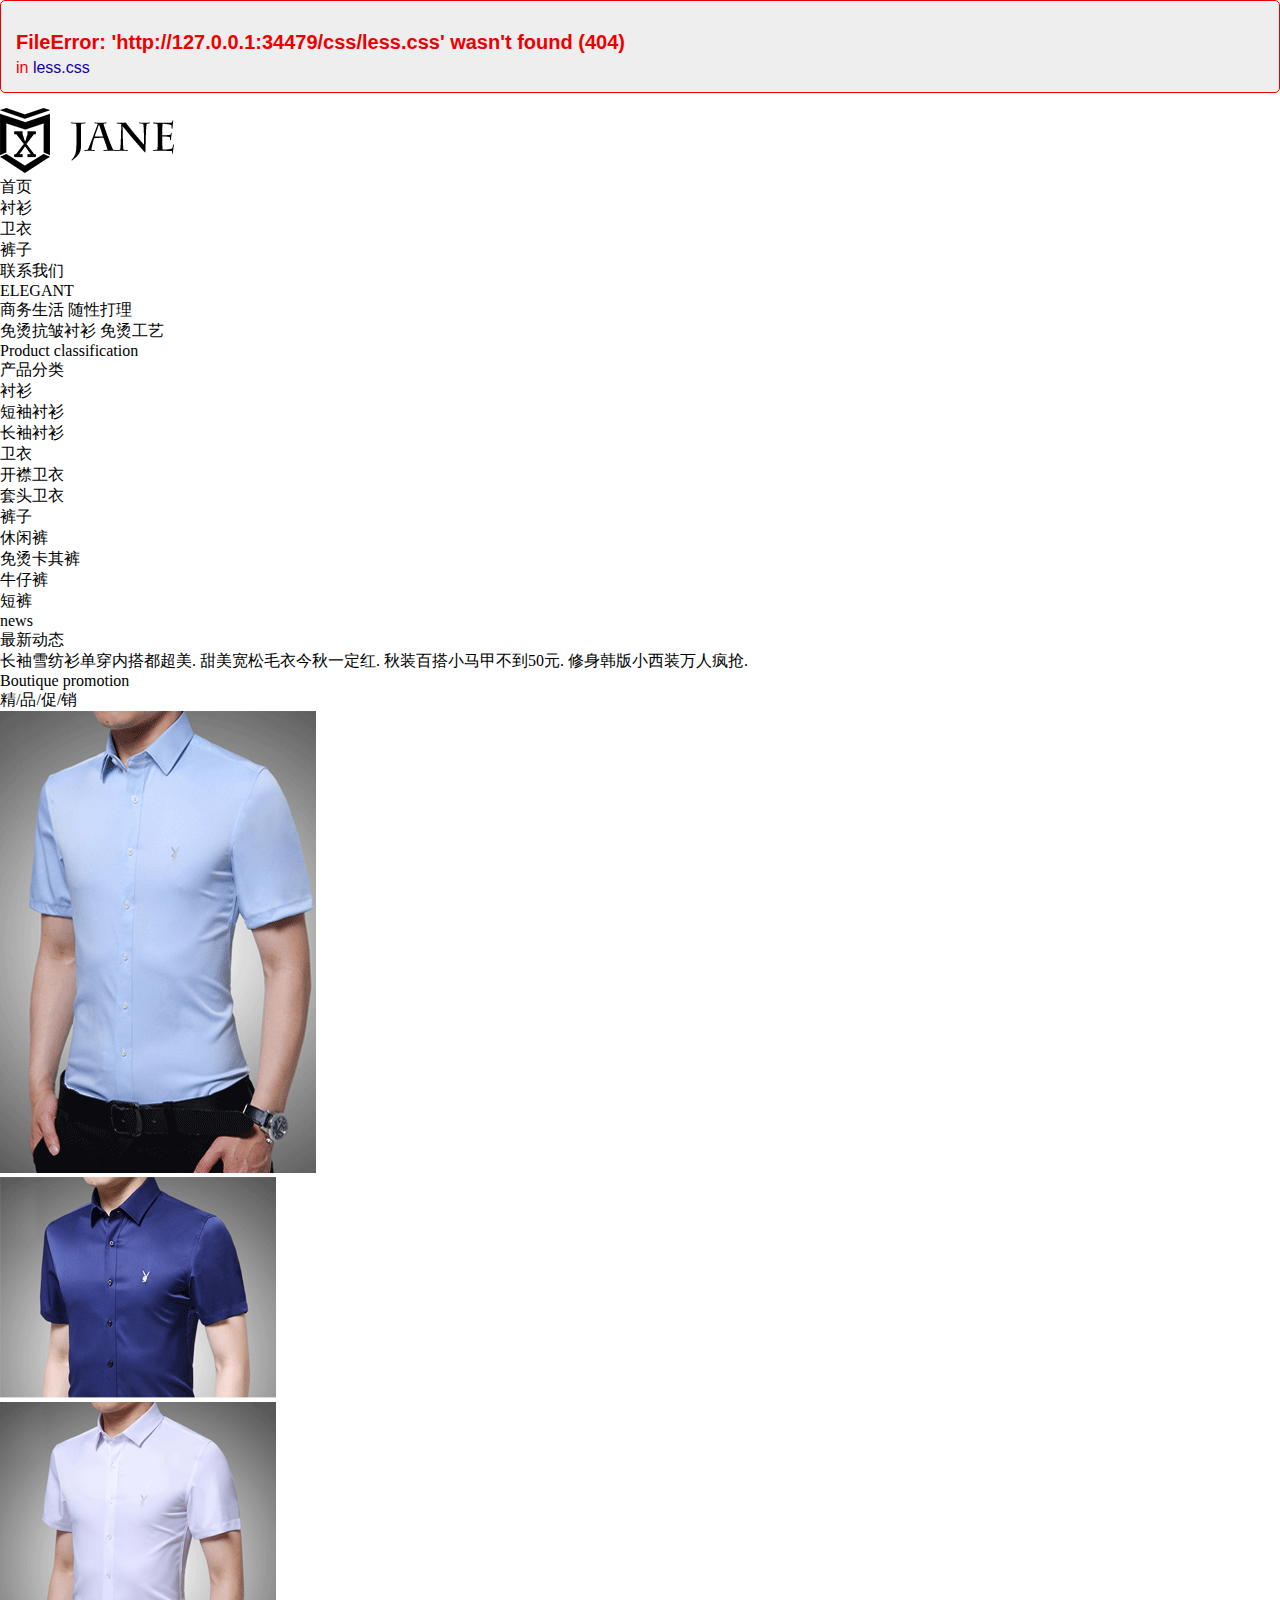
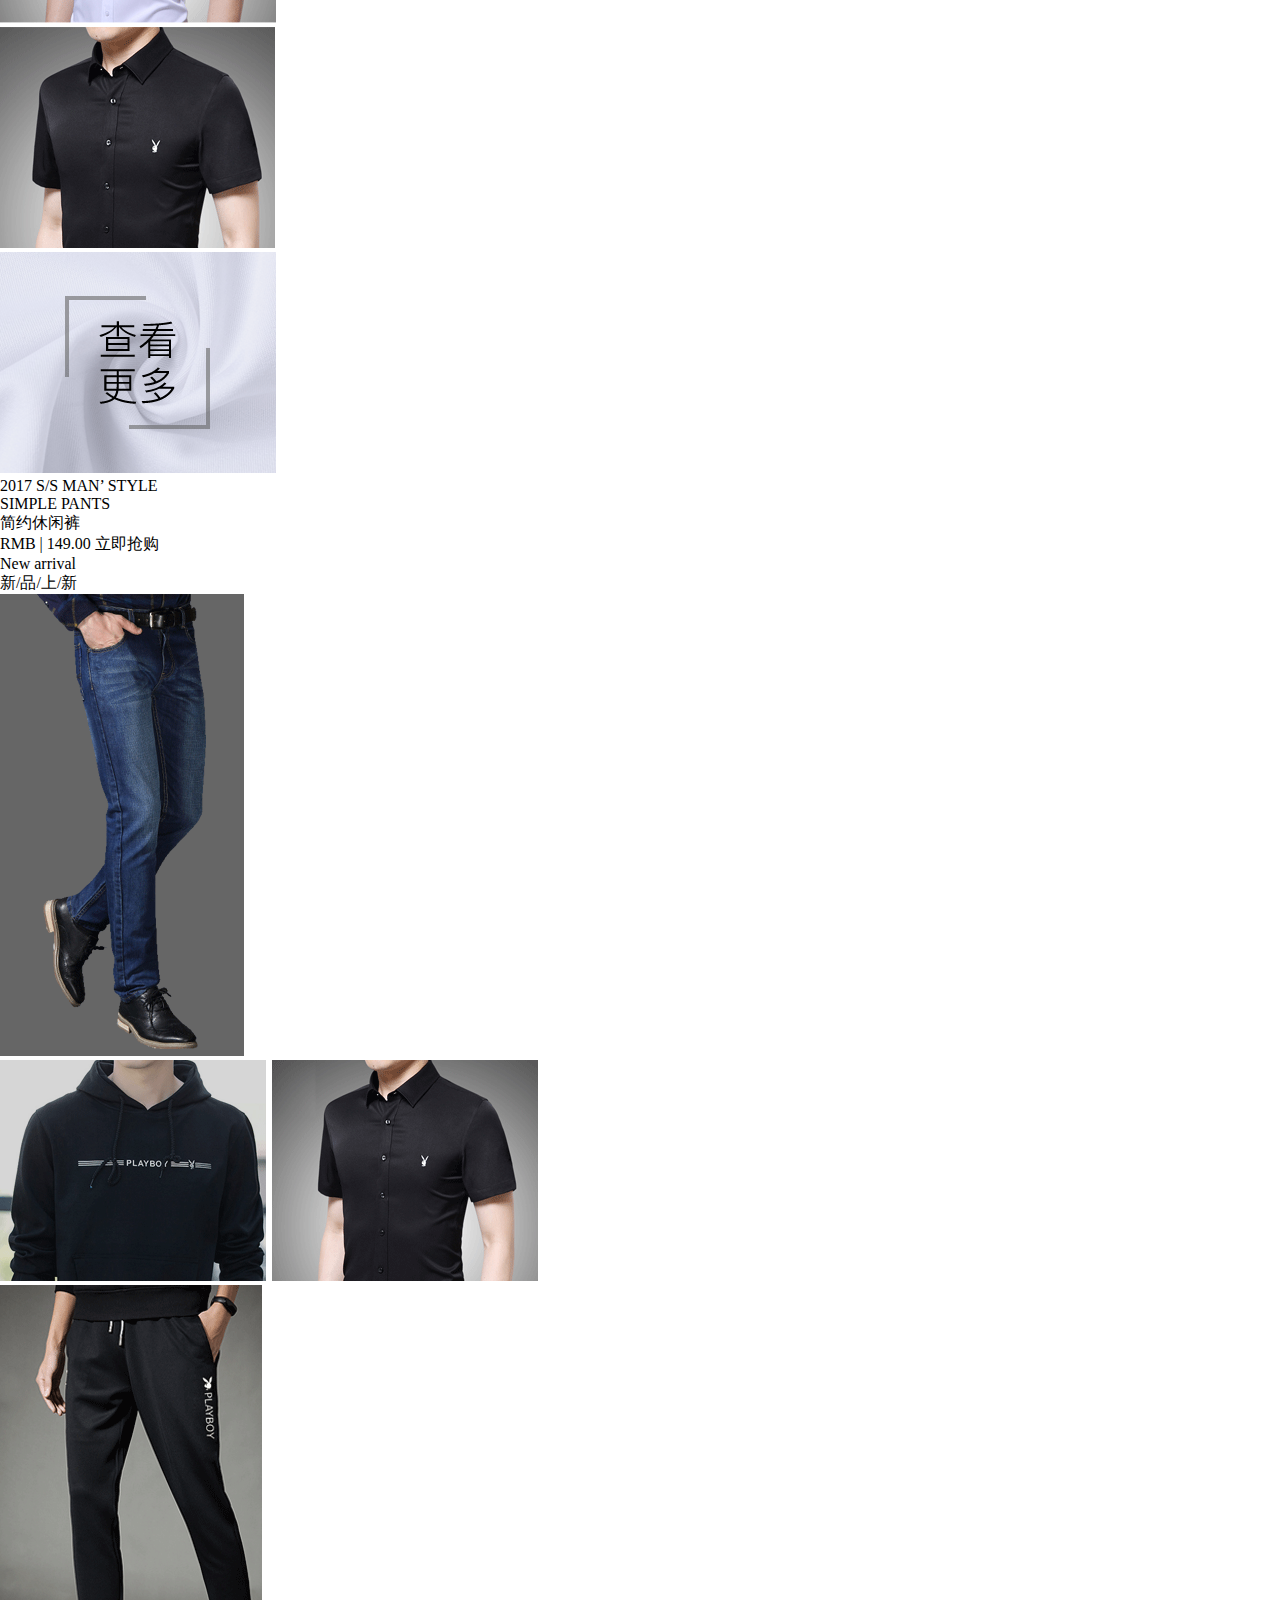
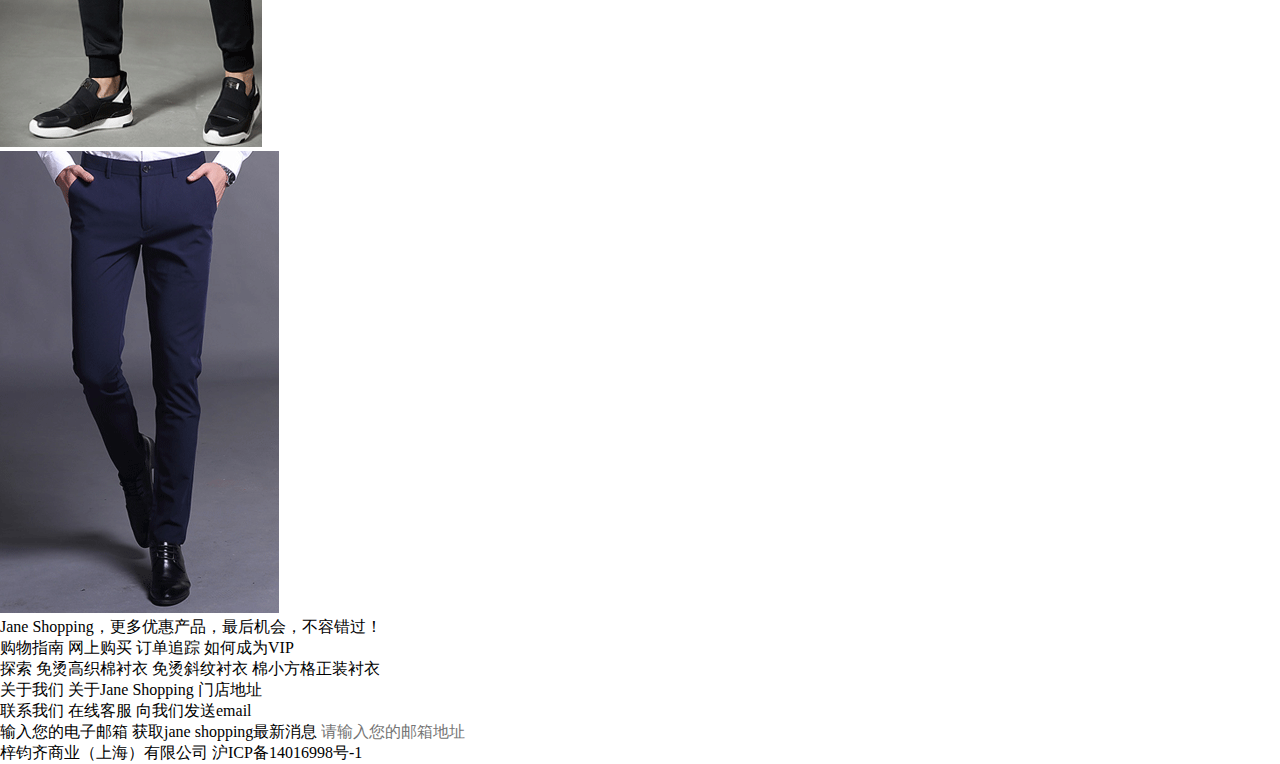
==== index.html @ 51ae7fbe "modify" ====
<!DOCTYPE html>
<html>
	<head>
		<meta charset="utf-8" />
		<title>JANE</title>
		<link rel="stylesheet" type="text/css" href="css/base.min.css"/>
		<link rel="stylesheet/less" type="text/css" href="css/less.css">
        <script src="js/less.js" type="text/javascript" charset="utf-8"></script>
	</head>
	<body>
		<!--头部开始-->
		<header>
			<div class="container clearfix">
				<!--logo-->
				<h2><img src="img/img_03.png"/></h2>
				<nav>
					<ul class="clearfix">
						<li><a href="javascript:;">首页</a></li>
						<li><a href="javascript:;">衬衫</a></li>
						<li><a href="javascript:;">卫衣</a></li>
						<li><a href="javascript:;">裤子</a></li>
						<li><a href="javascript:;">联系我们</a></li>
					</ul>
				</nav>
			</div>
		</header>
		<!--头部结束-->
		<!--轮播开始-->
		<section class="slider">
            <section class="container">
                <h4>ELEGANT</h4>
                <p>商务生活  随性打理</p>
                <span>免烫抗皱衬衫</span>
                <a href="javascript:;">免烫工艺</a>
            </section>
        </section>
		<!--轮播结束-->
		<!--精品促销开始-->
		<section class="promotion">
			<div class="container clearfix">
				<!--侧边栏-->
				<aside>
					<h4>Product classification</h4>
					<h5>产品分类</h5>
					<ol>
						<li>
							<span>衬衫</span>
							<ul>
								<li><a href="javascript:;">短袖衬衫</a></li>
								<li><a href="javascript:;">长袖衬衫</a></li>
							</ul>
						</li>
						<li>
							<span>卫衣</span>
							<ul>
								<li><a href="javascript:;">开襟卫衣</a></li>
								<li><a href="javascript:;">套头卫衣</a></li>
							</ul>
						</li>
						<li>
							<span>裤子</span>
							<ul>
								<li><a href="javascript:;">休闲裤</a></li>
								<li><a href="javascript:;">免烫卡其裤</a></li>
								<li><a href="javascript:;">牛仔裤</a></li>
								<li><a href="javascript:;">短裤</a></li>
							</ul>
						</li>
					</ol>
					<h4>news</h4>
					<h5>最新动态</h5>
					<p>
						<a href="javascript:;">长袖雪纺衫单穿内搭都超美.</a>
						<a href="javascript:;">甜美宽松毛衣今秋一定红.</a>
						<a href="javascript:;">秋装百搭小马甲不到50元.</a>
						<a href="javascript:;">修身韩版小西装万人疯抢.</a>
					</p>
				</aside>
				<!--精品促销-->
				<div class="main clearfix">
					<h4>Boutique promotion</h4>
					<p>精/品/促/销</p>
					<div class="main_left">
						<img src="img/img_15.png"/>
					</div>
					<!--图片组-->
					<div class="main_right">
                    <ul class="clearfix">
                        <li><img src="img/img_17.png"/></li>
                        <li><img src="img/img_19.png"/></li>
                        <li><img src="img/img_24.png"/></li>
                        <li><a href="more.html"><img src="img/img_26.png"/></a></li>
                    </ul>
                </div>
				</div>
			</div>
		</section>
		<!--精品促销结束-->
		<!--抢购开始-->
		<section class="show">
			<div class="container">
				<p>2017 S/S  MAN’ STYLE</p>
				<p>SIMPLE    PANTS</p>
				<h4>简约休闲裤</h4>
				<span>RMB  | 149.00</span>
				<a href="more.html">立即抢购</a>
			</div>
		</section>
		<!--抢购结束-->
		<!--新品上市开始-->
		<section class="arrival">
			<div class="container">
				<h4>New arrival</h4>
				<p>新/品/上/新</p>
                <ul class="clearfix">
                    <li><img src="img/img_30.png"/></li>
                    <li>
                        <img src="img/img_32.png"/>
                        <img src="img/img_40.png"/>
                    </li>
                    <li><img src="img/img_34.png"/></li>
                    <li><img src="img/img_36.png"/></li>
                </ul>
			</div>
		</section>
		<!--新品上市结束-->
		<!--尾部开始-->
		<footer>
			<div class="container">
                <div class="container_top">
                    <p>Jane Shopping，更多优惠产品，最后机会，不容错过！</p>
                    <ul class="clearfix">
                        <li>
                            <span>购物指南</span>
                            <a href="javascript:;">网上购买</a>
                            <a href="javascript:;">订单追踪</a>
                            <a href="javascript:;">如何成为VIP</a>
                        </li>
                        <li>
                            <span>探索</span>
                            <a href="javascript:;">免烫高织棉衬衣</a>
                            <a href="javascript:;">免烫斜纹衬衣</a>
                            <a href="javascript:;">棉小方格正装衬衣</a>
                        </li>
                        <li>
                            <span>关于我们</span>
                            <a href="javascript:;">关于Jane Shopping</a>
                            <a href="javascript:;">门店地址</a>
                        </li>
                        <li>
                            <span>联系我们</span>
                            <a href="javascript:;">在线客服</a>
                            <a href="javascript:;">向我们发送email</a>
                        </li>
                        <li>
                            <span>输入您的电子邮箱</span>
                            <a href="javascript:;">获取jane  shopping最新消息</a>
                            <input type="email" placeholder="请输入您的邮箱地址"/>
                        </li>
                    </ul>
                </div>
				<span>梓钧齐商业（上海）有限公司 沪ICP备14016998号-1</span>
			</div>
		</footer>
		<!--尾部结束-->
	</body>
</html>
---- css/base.min.css ----
*{margin:0;padding:0}blockquote,body,button,code,dd,div,dl,dt,fieldset,figure,form,h1,h2,h3,h4,h5,h6,img,input,legend,li,ol,option,p,pre,select,td,textarea,th,ul{margin:0;padding:0}table{border-collapse:collapse;border-spacing:0}article,aside,fieldset,figcaption,figure,footer,form,frame,frameset,h1,h2,h3,h4,h5,h6,header,iframe,label,legend,li,ol,ul{display:block}fieldset,img{border:0}address,caption,cite,code,dfn,em,optgroup,strong,th,var{font-style:inherit;font-weight:inherit}del,ins{text-decoration:none}li{list-style:none}caption,th{text-align:left}h1,h2,h3,h4,h5,h6{font-size:100%;font-weight:400}q:after,q:before{content:''}abbr,acronym{border:0;font-variant:normal}sup{vertical-align:baseline}sub{vertical-align:baseline}legend{color:#000}button,input,optgroup,option,select,textarea{font-family:inherit;font-size:inherit;font-style:inherit;font-weight:inherit}button,input,select{border:0 none;outline:0 none}a{color:#000;outline:0 none;text-decoration:none;cursor:pointer}a:hover{text-decoration:none}input[type=password],input[type=text]{-webkit-box-shadow:0 0 0 1000px #fff inset}input[type=text]::-ms-clear{display:none}*{outline:0 none}button{background:#fff}.f12{font-size:12px}.f13{font-size:13px}.f14{font-size:14px}.f16{font-size:16px}.f18{font-size:18px}.f20{font-size:20px}.f22{font-size:22px}.f24{font-size:24px}.f32{font-size:32px}.fb{font-weight:700}.fn{font-weight:400}.t2{text-indent:2em}.lh150{line-height:150%}.lh180{line-height:180%}.lh200{line-height:200%}.unl{text-decoration:underline}.no_unl{text-decoration:none}.bb{-moz-box-sizing:border-box;box-sizing:border-box}.tl{text-align:left}.tc{text-align:center}.tr{text-align:right}.tj{text-align:justify}.vm{vertical-align:middle}.vt{vertical-align:top}.vb{vertical-align:bottom}.bc{margin-left:auto;margin-right:auto}.fl{float:left;display:inline}.fr{float:right;display:inline}.cb{clear:both}.cl{clear:left}.cr{clear:right}.clearfix:after{content:".";display:block;height:0;clear:both;visibility:hidden}.pr{position:relative}.pa{position:absolute}.par{position:absolute;right:10px;top:10px}.pab{position:absolute;bottom:0}.zoom{zoom:1}.hidden{visibility:hidden}.none{display:none}.block{display:block}.ib{display:inline-block}.w10{width:10px}.w20{width:20px}.w30{width:30px}.w40{width:40px}.w50{width:50px}.w60{width:60px}.w70{width:70px}.w80{width:80px}.w90{width:90px}.w100{width:100px}.w200{width:200px}.w300{width:300px}.w400{width:400px}.w500{width:500px}.w600{width:600px}.w700{width:700px}.w800{width:800px}.w{width:100%}.h50{width:50px}.h80{width:80px}.h100{width:100px}.h200{width:200px}.h{height:100%}.m10{margin:10px}.m15{margin:15px}.m30{margin:30px}.mt5{margin-top:5px}.mt10{margin-top:10px}.mt15{margin-top:15px}.mt20{margin-top:20px}.mt30{margin-top:30px}.mt50{margin-top:50px}.mt100{margin-top:100px}.mb5{margin-bottom:5px}.mb10{margin-bottom:10px}.mb15{margin-bottom:15px}.mb20{margin-bottom:20px}.mb30{margin-bottom:30px}.mb50{margin-bottom:50px}.mb100{margin-bottom:100px}.ml5{margin-left:5px}.ml10{margin-left:10px}.ml15{margin-left:15px}.ml20{margin-left:20px}.ml30{margin-left:30px}.ml50{margin-left:50px}.ml100{margin-left:100px}.mr5{margin-right:5px}.mr10{margin-right:10px}.mr15{margin-right:15px}.mr20{margin-right:20px}.mr30{margin-right:30px}.mr50{margin-right:50px}.mr100{margin-right:100px}.p10{padding:10px}.p15{padding:15px}.p30{padding:30px}.pt5{padding-top:5px}.pt10{padding-top:10px}.pt15{padding-top:15px}.pt20{padding-top:20px}.pt30{padding-top:30px}.pt50{padding-top:50px}.pt100{padding-top:100px}.pb5{padding-bottom:5px}.pb10{padding-bottom:10px}.pb15{padding-bottom:15px}.pb20{padding-bottom:20px}.pb30{padding-bottom:30px}.pb50{padding-bottom:50px}.pb100{padding-bottom:100px}.pl5{padding-left:5px}.pl10{padding-left:10px}.pl15{padding-left:15px}.pl20{padding-left:20px}.pl30{padding-left:30px}.pl50{padding-left:50px}.pl100{padding-left:100px}.pr5{padding-right:5px}.pr10{padding-right:10px}.pr15{padding-right:15px}.pr20{padding-right:20px}.pr30{padding-right:30px}.pr50{padding-right:50px}.pr100{padding-right:100px}hr{border-style:dashed;border-width:1px 0}
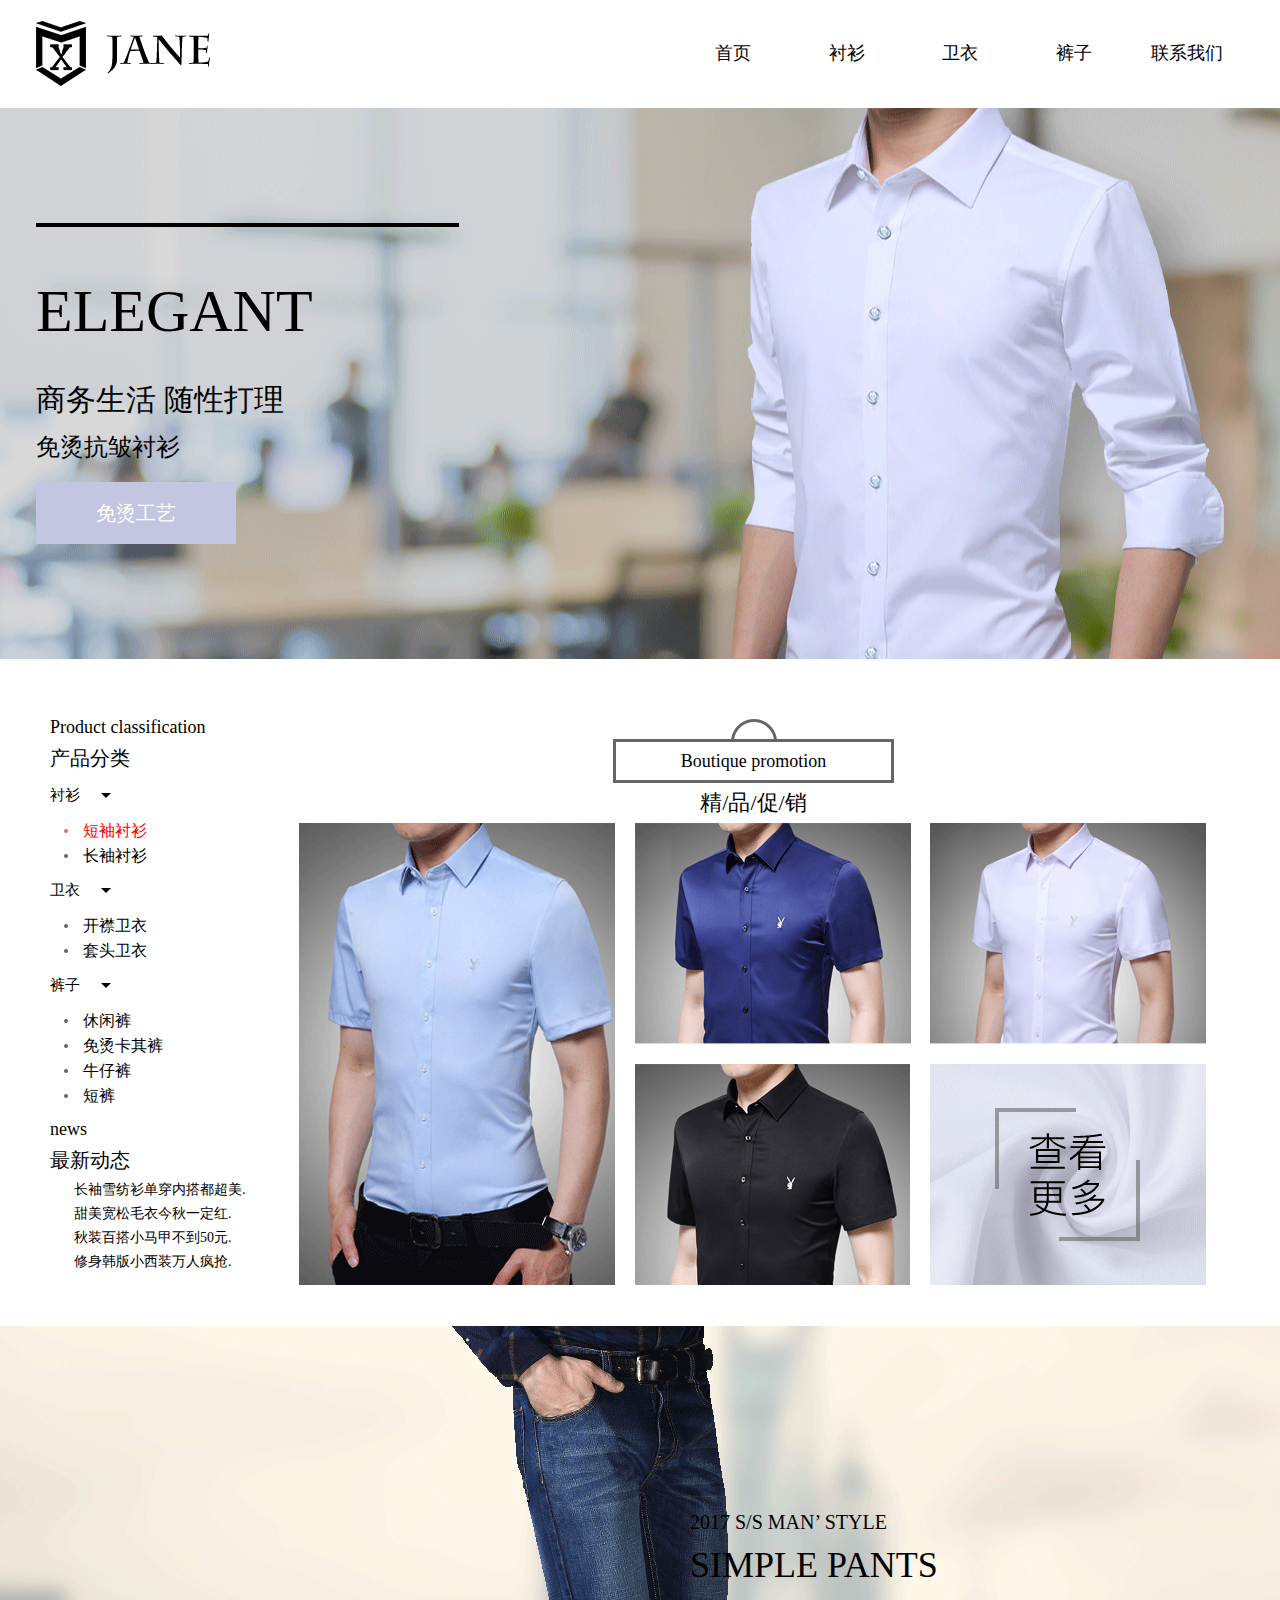
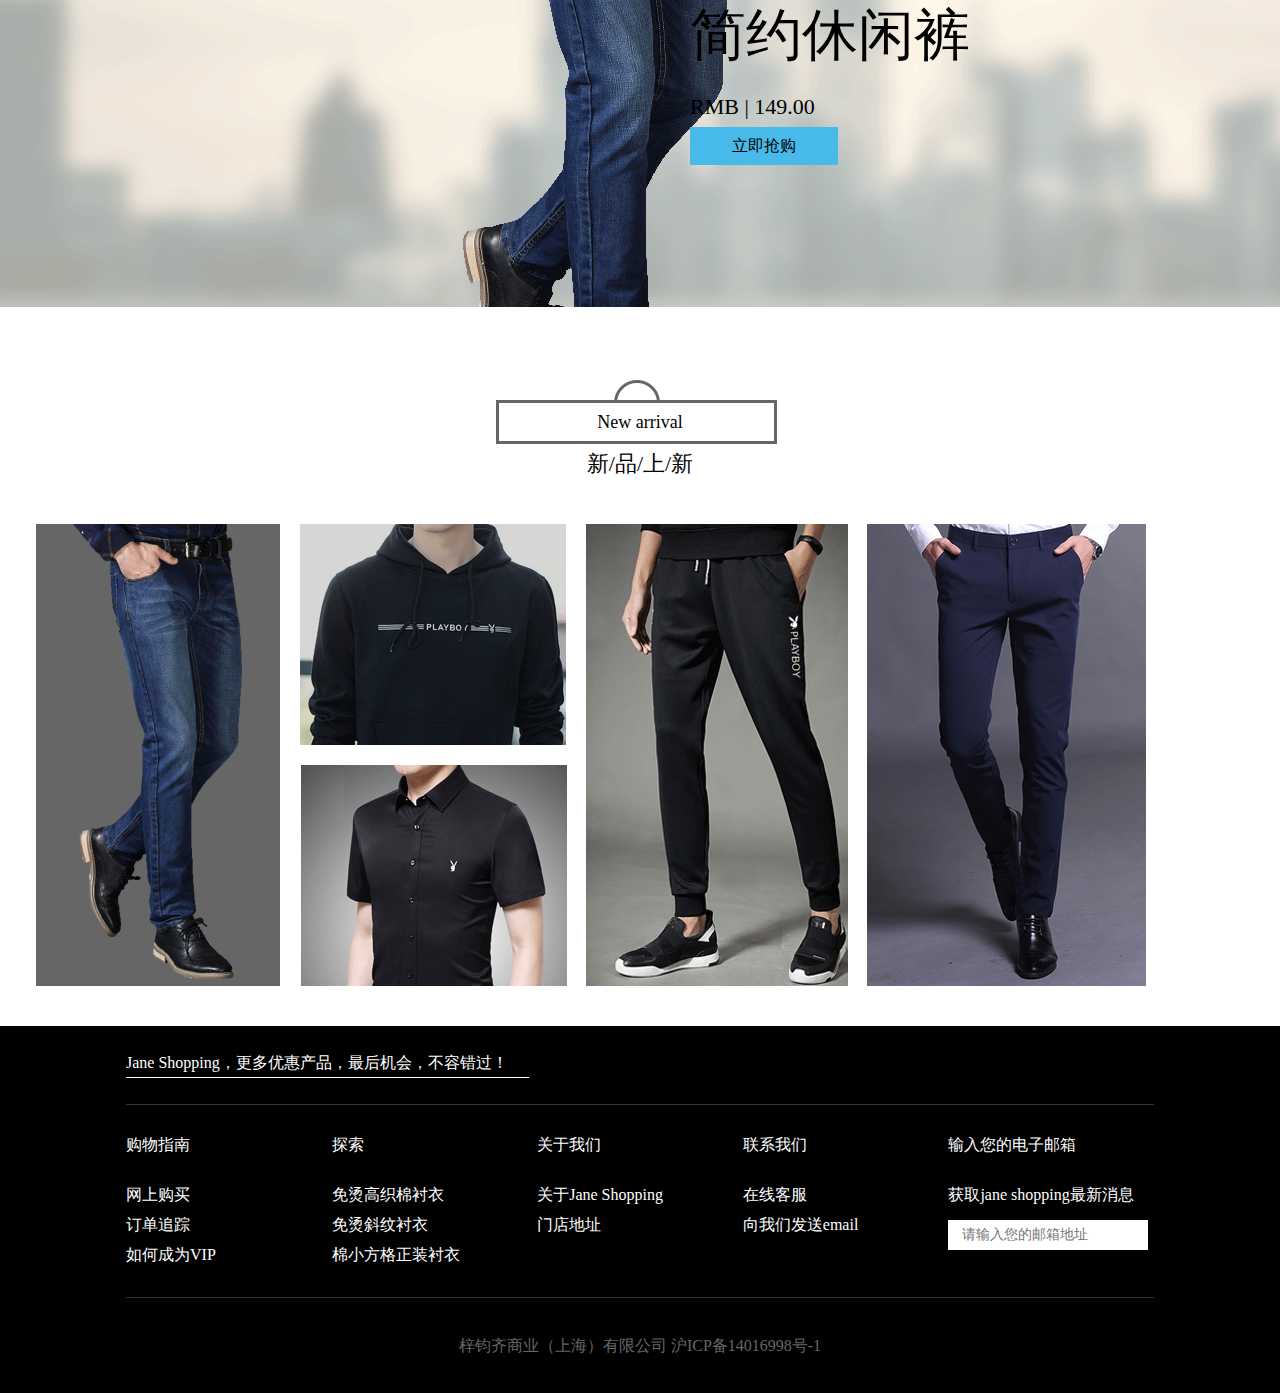
==== commit 49c2795b: "modify" ====
--- a/index.html
+++ b/index.html
@@ -4,7 +4,7 @@
 		<meta charset="utf-8" />
 		<title>JANE</title>
 		<link rel="stylesheet" type="text/css" href="css/base.min.css"/>
-		<link rel="stylesheet/less" type="text/css" href="css/less.css">
+		<link rel="stylesheet/less" type="text/css" href="css/less.min.css">
         <script src="js/less.js" type="text/javascript" charset="utf-8"></script>
 	</head>
 	<body>
--- a/css/less.min.css
+++ b/css/less.min.css
@@ -0,0 +1 @@
+@charset "utf-8";img{cursor:pointer;display:block}.active{background:#999}header{max-width:100%;margin:0 auto}header .container{max-width:1208px;margin:0 auto;padding-top:21px;padding-bottom:22px}header .container h2{width:14.8%;float:left}header .container nav{width:47%;float:right;padding-top:16px;padding-bottom:16px}header .container nav ul li{width:20%;float:left}header .container nav ul li a{display:block;height:32px;line-height:32px;text-align:center;font-family:"微软雅黑";font-size:18px;color:#000}header .container nav ul li a:hover{background:#c2c6e1;color:#fff}header .container nav ul li:nth-of-type(1) a{background:#c2c6e1;color:#fff}.slider{max-width:100%;background:url(../img/bg_01.png) no-repeat center center}.slider .container{width:1208px;margin:0 auto;padding-top:115px;padding-bottom:115px}.slider .container h4{width:35%;height:138px;line-height:138px;padding-top:15px;border-top:4px solid #000;font-family:"微软雅黑";font-size:60px;font-weight:500;color:#000}.slider .container p{height:47px;font-family:"微软雅黑";font-size:30px;color:#000}.slider .container span{display:block;height:40px;line-height:40px;font-family:"微软雅黑";font-size:24px;color:#000}.slider .container a{display:block;width:200px;height:62px;line-height:62px;text-align:center;background:#c2c6e1;color:#fff;font-family:"微软雅黑";font-size:20px;margin-top:15px}.promotion{max-width:100%}.promotion .container{max-width:1208px;margin:0 auto;padding:47px;padding-right:19px;padding-bottom:40px}.promotion .container aside{width:249px;float:left}.promotion .container aside h4{height:42px;line-height:42px;color:#000;font-family:"微软雅黑";font-size:18px}.promotion .container aside h5{padding-bottom:5px;height:20px;line-height:20px;font-family:"微软雅黑";font-size:20px;color:#000}.promotion .container aside ol li span{display:block;height:45px;line-height:45px;font-family:"微软雅黑";font-size:15px;color:#000;cursor:pointer;background:url(../img/img_11.png) no-repeat 51px center}.promotion .container aside ol li ul li a{display:block;height:25px;line-height:25px;padding-left:33px;background:url(../img/img_42.png) no-repeat 14px center}.promotion .container aside ol li ul li a:hover{background:url(../img/img_43.png) no-repeat 14px center;color:red}.promotion .container aside ol li:nth-of-type(1) ul li:nth-of-type(1) a{background:url(../img/img_43.png) no-repeat 14px center;color:red}.promotion .container aside p{padding-top:3px}.promotion .container aside p a{display:block;height:24px;line-height:24px;font-family:"微软雅黑";font-size:14px;color:#000;text-indent:24px}.promotion .container aside p a:hover{color:red}.promotion .container .main{width:909px;float:left}.promotion .container .main h4{margin:0 auto;text-align:center;padding-top:33px;height:44px;line-height:44px;font-size:18px;color:#000;background:url(../img/img_07.png) no-repeat 314px 13px}.promotion .container .main p{margin:0 auto;text-align:center;height:40px;line-height:40px;font-size:22px;font-family:"微软雅黑";color:#000}.promotion .container .main .main_left{float:left;padding-right:19px;width:317px}.promotion .container .main .main_right{width:571px;float:left}.promotion .container .main .main_right ul li{float:left}.promotion .container .main .main_right li:nth-of-type(1),.promotion .container .main .main_right li:nth-of-type(2){margin-bottom:20px}.promotion .container .main .main_right li:nth-of-type(1),.promotion .container .main .main_right li:nth-of-type(3){margin-right:19px}.show{width:100%;background:url(../img/img_46.png) no-repeat}.show .container{width:539px;margin:0 auto;padding-top:173px;padding-left:639px;padding-bottom:142px}.show .container p:nth-of-type(1){height:49px;line-height:49px;font-size:20px;font-family:"微软雅黑";color:#000}.show .container p:nth-of-type(2){height:36px;line-height:36px;font-size:36px;font-family:"微软雅黑";color:#000}.show .container h4{height:104px;line-height:104px;font-weight:500;font-size:56px;font-family:"微软雅黑"}.show .container span{display:block;height:40px;line-height:40px;font-size:22px;font-family:"微软雅黑";color:#000}.show .container a{display:block;width:148px;height:38px;line-height:38px;text-align:center;background:#47baea;color:#000}.arrival{width:100%;background:#fff;margin-bottom:40px}.arrival .container{max-width:1208px;margin:0 auto;padding-top:60px}.arrival .container h4{margin:0 auto;text-align:center;padding-top:33px;height:44px;line-height:44px;font-size:18px;color:#000;background:url(../img/img_07.png) no-repeat 460px 13px}.arrival .container p{margin:0 auto;text-align:center;height:40px;line-height:40px;font-size:22px;font-family:"微软雅黑";color:#000}.arrival .container ul{padding-top:40px}.arrival .container ul li{float:left;margin-right:19px}.arrival .container ul li:nth-child(2) img:nth-of-type(1){margin-bottom:20px;margin-right:0}footer{width:100%;padding-top:23px;background:#000}footer .container{width:1028px;margin:0 auto}footer .container .container_top p:nth-of-type(1){width:403px;height:28px;line-height:28px;border-bottom:1px solid #fff;color:#fff;margin-bottom:26px}footer .container .container_top ul{padding-top:30px;padding-bottom:27px;border-top:1px solid #333;border-bottom:1px solid #333}footer .container .container_top ul li{width:20%;float:left}footer .container .container_top ul li span{color:#fff;display:block;padding-bottom:24px}footer .container .container_top ul li a{display:block;color:#fff;height:30px;line-height:30px}footer .container .container_top ul li:nth-of-type(5) input{display:block;width:200px;height:30px;margin-top:10px;font-size:14px;text-indent:14px}footer .container>span{display:block;height:95px;line-height:95px;text-align:center;color:#666}img{cursor:pointer;display:block}header .container nav ul li:nth-of-type(1) a{background:#fff;color:#000}header .container nav ul li:nth-of-type(1) a:hover{background:#c2c6e1;color:#fff}.order{width:100%;background:#fff}.order .container{width:1208px;margin:0 auto;padding-top:42px;border-top:1px solid #ccc;padding-bottom:60px}.order .container .order_left{width:600px;float:left;padding-right:51px}.order .container .order_right{width:549px;float:left}.order .container .order_right>h3{height:41px;line-height:41px;padding-top:42px;font-family:"微软雅黑";font-size:22px;color:#000}.order .container .order_right>p{line-height:30px;font-size:14px;color:#666}.order .container .order_right>ul{padding-top:12px;border-top:1px solid #666}.order .container .order_right>ul li{height:45px;line-height:45px;color:#000;font-family:"微软雅黑";font-size:16px}.order .container .order_right>ul li span{color:#000;font-size:18px}.order .container .order_right>ul li #sel{width:40px}.order .container .order_right>ul li #lf{float:left}.order .container .order_right>ul>li:nth-of-type(1){color:#ccc}.order .container .order_right>ul>li:nth-of-type(1) strong{font-size:24px;color:orange}.order .container .order_right>ul>li:nth-of-type(5) a{display:block;float:left;width:23%;border:1px solid #ccc;height:30px;line-height:30px;text-align:center;margin-right:5px}.order .container .order_right #buy{display:block;margin-top:30px;width:160px;height:60px;line-height:60px;text-align:center;background:orange;color:#fff;font-size:20px;font-family:"微软雅黑"}